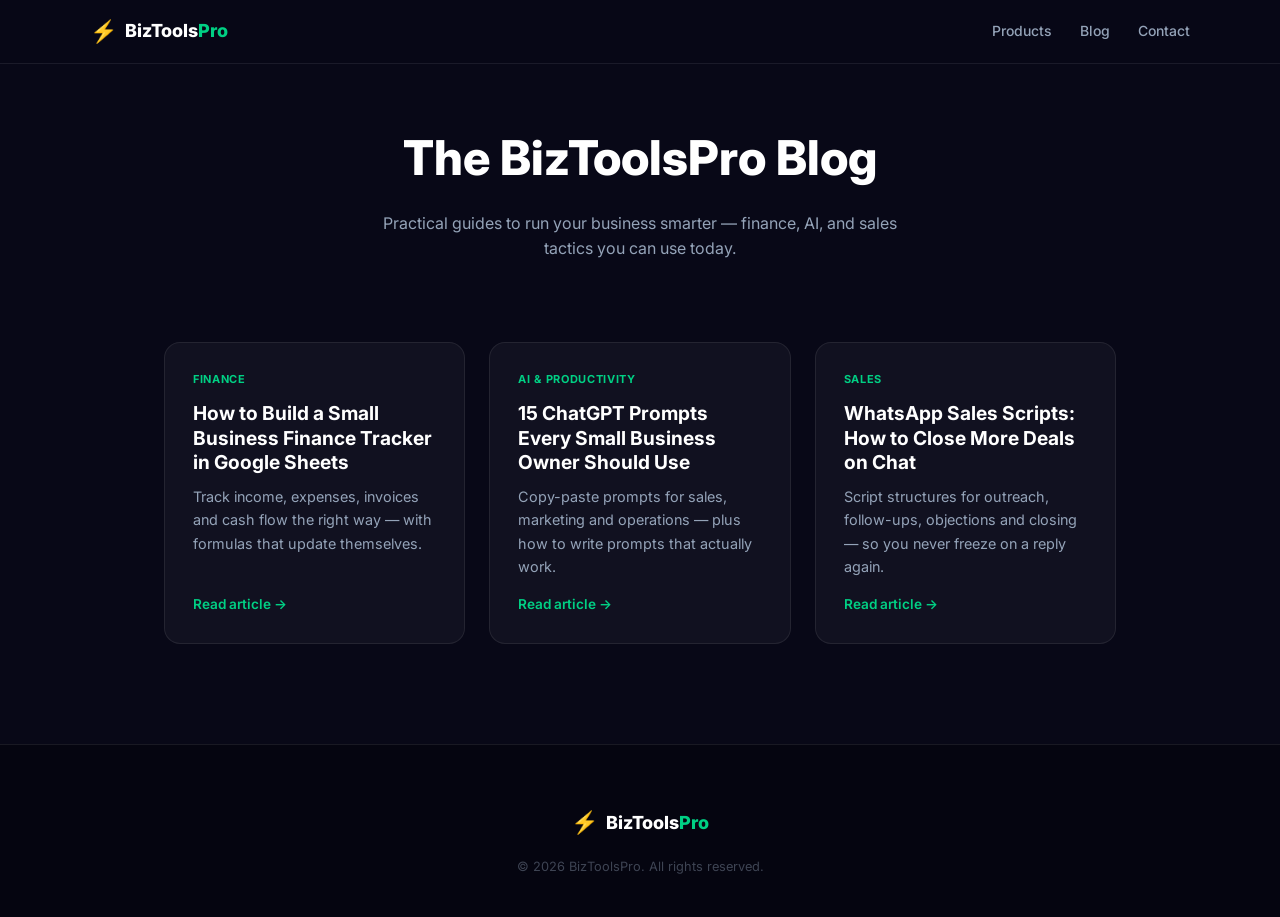
==== blog/index.html @ 242e5459 "Add SEO blog with 3 keyword-targeted articles, sitemap, robots.txt and social meta Drives organic se" ====
<!DOCTYPE html>
<html lang="en">
<head>
  <meta charset="UTF-8" />
  <meta name="viewport" content="width=device-width, initial-scale=1.0" />
  <title>Blog &ndash; Small Business Tips, AI Prompts &amp; Sales Guides | BizToolsPro</title>
  <meta name="description" content="Practical guides on small business finance, AI prompts for entrepreneurs, and WhatsApp sales scripts that help you save time and close more deals.">
  <link rel="canonical" href="https://setariumgerencia-debug.github.io/blog/">
  <meta property="og:title" content="BizToolsPro Blog &mdash; Business Tips, AI Prompts & Sales Guides">
  <meta property="og:description" content="Practical guides on small business finance, AI prompts, and WhatsApp sales.">
  <meta property="og:url" content="https://setariumgerencia-debug.github.io/blog/">
  <link rel="preconnect" href="https://fonts.googleapis.com">
  <link href="https://fonts.googleapis.com/css2?family=Inter:wght@400;500;600;700;800&display=swap" rel="stylesheet">
  <link rel="stylesheet" href="../css/style.css">
</head>
<body>
  <nav class="nav">
    <div class="nav-inner">
      <a href="../index.html" class="logo">
        <span class="logo-icon">&#9889;</span>
        <span class="logo-text">BizTools<span class="logo-accent">Pro</span></span>
      </a>
      <div class="nav-links">
        <a href="../index.html#products">Products</a>
        <a href="index.html">Blog</a>
        <a href="../index.html#contact">Contact</a>
      </div>
    </div>
  </nav>

  <header class="blog-hero">
    <h1>The BizToolsPro Blog</h1>
    <p>Practical guides to run your business smarter &mdash; finance, AI, and sales tactics you can use today.</p>
  </header>

  <div class="blog-grid">
    <a class="blog-card" href="small-business-finance-tracker-template.html">
      <span class="tag">Finance</span>
      <h3>How to Build a Small Business Finance Tracker in Google Sheets</h3>
      <p>Track income, expenses, invoices and cash flow the right way &mdash; with formulas that update themselves.</p>
      <span class="read">Read article &rarr;</span>
    </a>
    <a class="blog-card" href="best-ai-prompts-for-business.html">
      <span class="tag">AI &amp; Productivity</span>
      <h3>15 ChatGPT Prompts Every Small Business Owner Should Use</h3>
      <p>Copy-paste prompts for sales, marketing and operations &mdash; plus how to write prompts that actually work.</p>
      <span class="read">Read article &rarr;</span>
    </a>
    <a class="blog-card" href="whatsapp-sales-scripts.html">
      <span class="tag">Sales</span>
      <h3>WhatsApp Sales Scripts: How to Close More Deals on Chat</h3>
      <p>Script structures for outreach, follow-ups, objections and closing &mdash; so you never freeze on a reply again.</p>
      <span class="read">Read article &rarr;</span>
    </a>
  </div>

  <footer class="footer">
    <div class="footer-inner">
      <a href="../index.html" class="logo"><span class="logo-icon">&#9889;</span><span class="logo-text">BizTools<span class="logo-accent">Pro</span></span></a>
      <p class="footer-copy" style="margin-top:16px">&copy; 2026 BizToolsPro. All rights reserved.</p>
    </div>
  </footer>
</body>
</html>
---- css/style.css ----
* { box-sizing: border-box; margin: 0; padding: 0; }

:root {
  --bg: #080817;
  --bg2: #0f0f23;
  --green: #00d084;
  --green2: #00b4ff;
  --purple: #7c3aed;
  --text: #e2e8f0;
  --text-muted: #94a3b8;
  --card-bg: rgba(255,255,255,0.04);
  --card-border: rgba(255,255,255,0.08);
  --radius: 16px;
}

body {
  font-family: 'Inter', sans-serif;
  background: var(--bg);
  color: var(--text);
  line-height: 1.6;
  overflow-x: hidden;
}

/* ── NAV ── */
.nav {
  position: fixed; top: 0; left: 0; right: 0; z-index: 100;
  background: rgba(8,8,23,0.85);
  backdrop-filter: blur(20px);
  border-bottom: 1px solid var(--card-border);
  padding: 0 24px;
  height: 64px;
}
.nav-inner {
  max-width: 1100px; margin: 0 auto;
  display: flex; align-items: center; justify-content: space-between;
  height: 100%;
}
.logo { display: flex; align-items: center; gap: 8px; text-decoration: none; }
.logo-icon { font-size: 22px; }
.logo-text { font-size: 18px; font-weight: 800; color: #fff; }
.logo-accent { color: var(--green); }
.nav-links { display: flex; gap: 28px; }
.nav-links a {
  color: var(--text-muted); text-decoration: none;
  font-size: 14px; font-weight: 500;
  transition: color .2s;
}
.nav-links a:hover { color: #fff; }

/* ── HERO ── */
.hero {
  min-height: 100vh;
  display: flex; flex-direction: column;
  align-items: center; justify-content: center;
  text-align: center;
  padding: 120px 24px 80px;
  background:
    radial-gradient(ellipse 80% 50% at 50% -10%, rgba(0,208,132,.18) 0%, transparent 60%),
    radial-gradient(ellipse 60% 40% at 80% 60%, rgba(0,180,255,.10) 0%, transparent 50%),
    var(--bg);
}
.hero-badge {
  display: inline-flex; align-items: center; gap: 8px;
  background: rgba(0,208,132,.08);
  border: 1px solid rgba(0,208,132,.25);
  color: var(--green);
  font-size: 13px; font-weight: 600;
  padding: 6px 16px; border-radius: 999px;
  margin-bottom: 28px;
}
.hero-title {
  font-size: clamp(2.4rem, 6vw, 4rem);
  font-weight: 800; line-height: 1.15;
  color: #fff; margin-bottom: 20px;
  max-width: 800px;
}
.gradient-text {
  background: linear-gradient(135deg, var(--green) 0%, var(--green2) 100%);
  -webkit-background-clip: text; -webkit-text-fill-color: transparent;
  background-clip: text;
}
.hero-sub {
  font-size: 1.1rem; color: var(--text-muted);
  max-width: 560px; margin-bottom: 40px;
}
.hero-stats {
  display: flex; align-items: center; gap: 32px;
  margin-bottom: 40px;
}
.stat { display: flex; flex-direction: column; align-items: center; }
.stat-num { font-size: 1.6rem; font-weight: 800; color: #fff; }
.stat-label { font-size: 12px; color: var(--text-muted); }
.stat-divider { width: 1px; height: 36px; background: var(--card-border); }

/* ── BUTTONS ── */
.btn-primary {
  display: inline-block;
  background: linear-gradient(135deg, var(--green), var(--green2));
  color: #050510; font-weight: 700; font-size: 15px;
  padding: 14px 32px; border-radius: 999px;
  text-decoration: none;
  transition: transform .2s, box-shadow .2s;
  box-shadow: 0 0 30px rgba(0,208,132,.3);
}
.btn-primary:hover {
  transform: translateY(-2px);
  box-shadow: 0 0 50px rgba(0,208,132,.45);
}

/* ── TRUST BAR ── */
.trust-bar {
  background: rgba(255,255,255,.03);
  border-top: 1px solid var(--card-border);
  border-bottom: 1px solid var(--card-border);
  padding: 14px 24px;
  overflow: hidden;
}
.trust-bar-inner {
  max-width: 900px; margin: 0 auto;
  display: flex; flex-wrap: wrap;
  justify-content: center; gap: 20px 36px;
  font-size: 13px; font-weight: 500; color: var(--text-muted);
}

/* ── PRODUCTS ── */
.products {
  padding: 100px 24px;
  background: var(--bg2);
}
.section-header {
  text-align: center; max-width: 600px;
  margin: 0 auto 56px;
}
.section-tag {
  display: inline-block;
  background: rgba(0,208,132,.1);
  border: 1px solid rgba(0,208,132,.2);
  color: var(--green);
  font-size: 12px; font-weight: 700; letter-spacing: .08em;
  padding: 4px 14px; border-radius: 999px;
  margin-bottom: 16px; text-transform: uppercase;
}
.section-title {
  font-size: clamp(1.8rem, 4vw, 2.6rem);
  font-weight: 800; color: #fff; margin-bottom: 12px;
}
.section-sub { color: var(--text-muted); font-size: 1rem; }

.products-grid {
  max-width: 1100px; margin: 0 auto;
  display: grid; grid-template-columns: repeat(auto-fit, minmax(300px, 1fr));
  gap: 24px;
}

.product-card {
  background: var(--card-bg);
  border: 1px solid var(--card-border);
  border-radius: var(--radius);
  padding: 32px;
  display: flex; flex-direction: column;
  position: relative;
  transition: transform .2s, border-color .2s, box-shadow .2s;
}
.product-card:hover {
  transform: translateY(-4px);
  border-color: rgba(0,208,132,.3);
  box-shadow: 0 20px 60px rgba(0,0,0,.3);
}
.product-card.featured {
  border-color: rgba(0,208,132,.3);
  background: rgba(0,208,132,.04);
  box-shadow: 0 0 40px rgba(0,208,132,.08);
}

.product-badge {
  position: absolute; top: -13px; left: 50%; transform: translateX(-50%);
  background: linear-gradient(135deg, var(--green), var(--green2));
  color: #050510; font-size: 11px; font-weight: 700;
  padding: 4px 16px; border-radius: 999px;
  white-space: nowrap;
}
.product-icon { font-size: 2.4rem; margin-bottom: 16px; }
.product-title {
  font-size: 1.15rem; font-weight: 700;
  color: #fff; margin-bottom: 10px;
}
.product-desc {
  font-size: .9rem; color: var(--text-muted);
  margin-bottom: 20px; flex: 1;
}
.product-features {
  list-style: none; margin-bottom: 24px;
}
.product-features li {
  font-size: .88rem; color: var(--text);
  padding: 4px 0;
}
.product-footer {
  display: flex; align-items: center;
  justify-content: space-between; gap: 12px;
  margin-bottom: 10px;
}
.product-price { display: flex; align-items: baseline; gap: 8px; }
.price-old {
  font-size: .9rem; color: var(--text-muted);
  text-decoration: line-through;
}
.price-current {
  font-size: 1.8rem; font-weight: 800;
  color: var(--green);
}
.btn-buy {
  display: inline-block;
  background: linear-gradient(135deg, var(--green), var(--green2));
  color: #050510; font-weight: 700; font-size: 13px;
  padding: 10px 22px; border-radius: 999px;
  text-decoration: none;
  transition: transform .15s, box-shadow .15s;
  white-space: nowrap;
}
.btn-buy:hover {
  transform: translateY(-2px);
  box-shadow: 0 8px 24px rgba(0,208,132,.35);
}
.product-note { font-size: 11px; color: var(--text-muted); text-align: center; }

/* ── TESTIMONIALS ── */
.testimonials {
  padding: 100px 24px;
  background: var(--bg);
}
.testimonials-grid {
  max-width: 1100px; margin: 0 auto;
  display: grid; grid-template-columns: repeat(auto-fit, minmax(280px, 1fr));
  gap: 24px;
}
.testimonial {
  background: var(--card-bg);
  border: 1px solid var(--card-border);
  border-radius: var(--radius);
  padding: 28px;
}
.stars { color: #fbbf24; font-size: 1.1rem; margin-bottom: 12px; }
.testimonial p { font-size: .9rem; color: var(--text-muted); margin-bottom: 16px; font-style: italic; }
.testimonial-author { font-size: .82rem; color: var(--green); font-weight: 600; }

/* ── BUNDLE ── */
.bundle {
  padding: 80px 24px;
  background: linear-gradient(135deg, rgba(0,208,132,.08), rgba(0,180,255,.06));
  border-top: 1px solid rgba(0,208,132,.15);
  border-bottom: 1px solid rgba(0,208,132,.15);
  text-align: center;
}
.bundle-inner { max-width: 600px; margin: 0 auto; }
.bundle-badge {
  display: inline-block;
  background: rgba(255,100,50,.15);
  border: 1px solid rgba(255,100,50,.3);
  color: #ff6432; font-size: 13px; font-weight: 700;
  padding: 5px 16px; border-radius: 999px; margin-bottom: 20px;
}
.bundle h2 { font-size: 2rem; font-weight: 800; color: #fff; margin-bottom: 8px; }
.bundle p { color: var(--text-muted); margin-bottom: 24px; }
.bundle-price {
  display: flex; align-items: center;
  justify-content: center; gap: 16px; margin-bottom: 28px;
}
.bundle-old {
  font-size: 1rem; color: var(--text-muted);
  text-decoration: line-through;
}
.bundle-current { font-size: 2.2rem; font-weight: 800; color: var(--green); }
.bundle-save {
  background: rgba(0,208,132,.15);
  border: 1px solid rgba(0,208,132,.3);
  color: var(--green);
  font-size: 12px; font-weight: 700;
  padding: 4px 12px; border-radius: 999px;
}
.btn-bundle {
  display: inline-block;
  background: linear-gradient(135deg, var(--green), var(--green2));
  color: #050510; font-weight: 700; font-size: 16px;
  padding: 16px 40px; border-radius: 999px;
  text-decoration: none;
  transition: transform .2s, box-shadow .2s;
  box-shadow: 0 0 40px rgba(0,208,132,.3);
}
.btn-bundle:hover {
  transform: translateY(-2px);
  box-shadow: 0 0 60px rgba(0,208,132,.5);
}

/* ── FAQ ── */
.faq {
  padding: 100px 24px;
  background: var(--bg2);
}
.faq-grid {
  max-width: 900px; margin: 0 auto;
  display: grid; grid-template-columns: repeat(auto-fit, minmax(360px, 1fr));
  gap: 20px;
}
.faq-item {
  background: var(--card-bg);
  border: 1px solid var(--card-border);
  border-radius: var(--radius);
  padding: 24px;
}
.faq-item h4 { font-size: .95rem; font-weight: 700; color: #fff; margin-bottom: 8px; }
.faq-item p { font-size: .88rem; color: var(--text-muted); }

/* ── FOOTER ── */
.footer {
  padding: 60px 24px 40px;
  background: #050510;
  border-top: 1px solid var(--card-border);
  text-align: center;
}
.footer-inner { max-width: 600px; margin: 0 auto; }
.footer .logo { justify-content: center; margin-bottom: 16px; }
.footer-desc { color: var(--text-muted); font-size: .9rem; margin-bottom: 24px; }
.footer-links { display: flex; justify-content: center; gap: 28px; margin-bottom: 24px; }
.footer-links a { color: var(--text-muted); text-decoration: none; font-size: .88rem; }
.footer-links a:hover { color: var(--green); }
.footer-copy { font-size: .8rem; color: rgba(148,163,184,.4); }

/* ── BLOG ── */
.blog-wrap {
  max-width: 760px;
  margin: 0 auto;
  padding: 120px 24px 80px;
}
.blog-hero { padding: 120px 24px 40px; text-align: center; }
.blog-hero h1 { font-size: clamp(2rem, 5vw, 3rem); font-weight: 800; color: #fff; margin-bottom: 14px; }
.blog-hero p { color: var(--text-muted); max-width: 560px; margin: 0 auto; }
.blog-grid {
  max-width: 1000px; margin: 0 auto; padding: 40px 24px 100px;
  display: grid; grid-template-columns: repeat(auto-fit, minmax(300px, 1fr));
  gap: 24px;
}
.blog-card {
  background: var(--card-bg); border: 1px solid var(--card-border);
  border-radius: var(--radius); padding: 28px;
  text-decoration: none; display: flex; flex-direction: column;
  transition: transform .2s, border-color .2s;
}
.blog-card:hover { transform: translateY(-4px); border-color: rgba(0,208,132,.3); }
.blog-card .tag { font-size: 11px; font-weight: 700; letter-spacing: .06em; color: var(--green); text-transform: uppercase; margin-bottom: 12px; }
.blog-card h3 { font-size: 1.2rem; color: #fff; font-weight: 700; margin-bottom: 10px; line-height: 1.3; }
.blog-card p { font-size: .9rem; color: var(--text-muted); flex: 1; }
.blog-card .read { font-size: .85rem; color: var(--green); font-weight: 600; margin-top: 16px; }

article.post { color: var(--text); }
article.post .eyebrow { color: var(--green); font-size: 13px; font-weight: 700; letter-spacing: .06em; text-transform: uppercase; }
article.post h1 { font-size: clamp(1.8rem, 4.5vw, 2.6rem); color: #fff; font-weight: 800; line-height: 1.2; margin: 14px 0 18px; }
article.post .meta { color: var(--text-muted); font-size: .85rem; margin-bottom: 36px; }
article.post h2 { font-size: 1.5rem; color: #fff; font-weight: 700; margin: 40px 0 14px; }
article.post h3 { font-size: 1.15rem; color: #fff; font-weight: 700; margin: 28px 0 10px; }
article.post p { color: var(--text-muted); margin-bottom: 18px; font-size: 1rem; }
article.post ul, article.post ol { color: var(--text-muted); margin: 0 0 18px 22px; }
article.post li { margin-bottom: 8px; }
article.post strong { color: var(--text); }
article.post a { color: var(--green); }
article.post .cta-box {
  background: rgba(0,208,132,.06); border: 1px solid rgba(0,208,132,.25);
  border-radius: var(--radius); padding: 28px; margin: 36px 0; text-align: center;
}
article.post .cta-box h4 { color: #fff; font-size: 1.2rem; margin-bottom: 8px; }
article.post .cta-box p { margin-bottom: 18px; }
.breadcrumb { font-size: .82rem; color: var(--text-muted); margin-bottom: 24px; }
.breadcrumb a { color: var(--text-muted); text-decoration: none; }
.breadcrumb a:hover { color: var(--green); }

/* ── RESPONSIVE ── */
@media (max-width: 640px) {
  .hero-stats { gap: 16px; }
  .stat-num { font-size: 1.3rem; }
  .faq-grid { grid-template-columns: 1fr; }
  .nav-links { display: none; }
  .bundle-price { flex-wrap: wrap; }
}
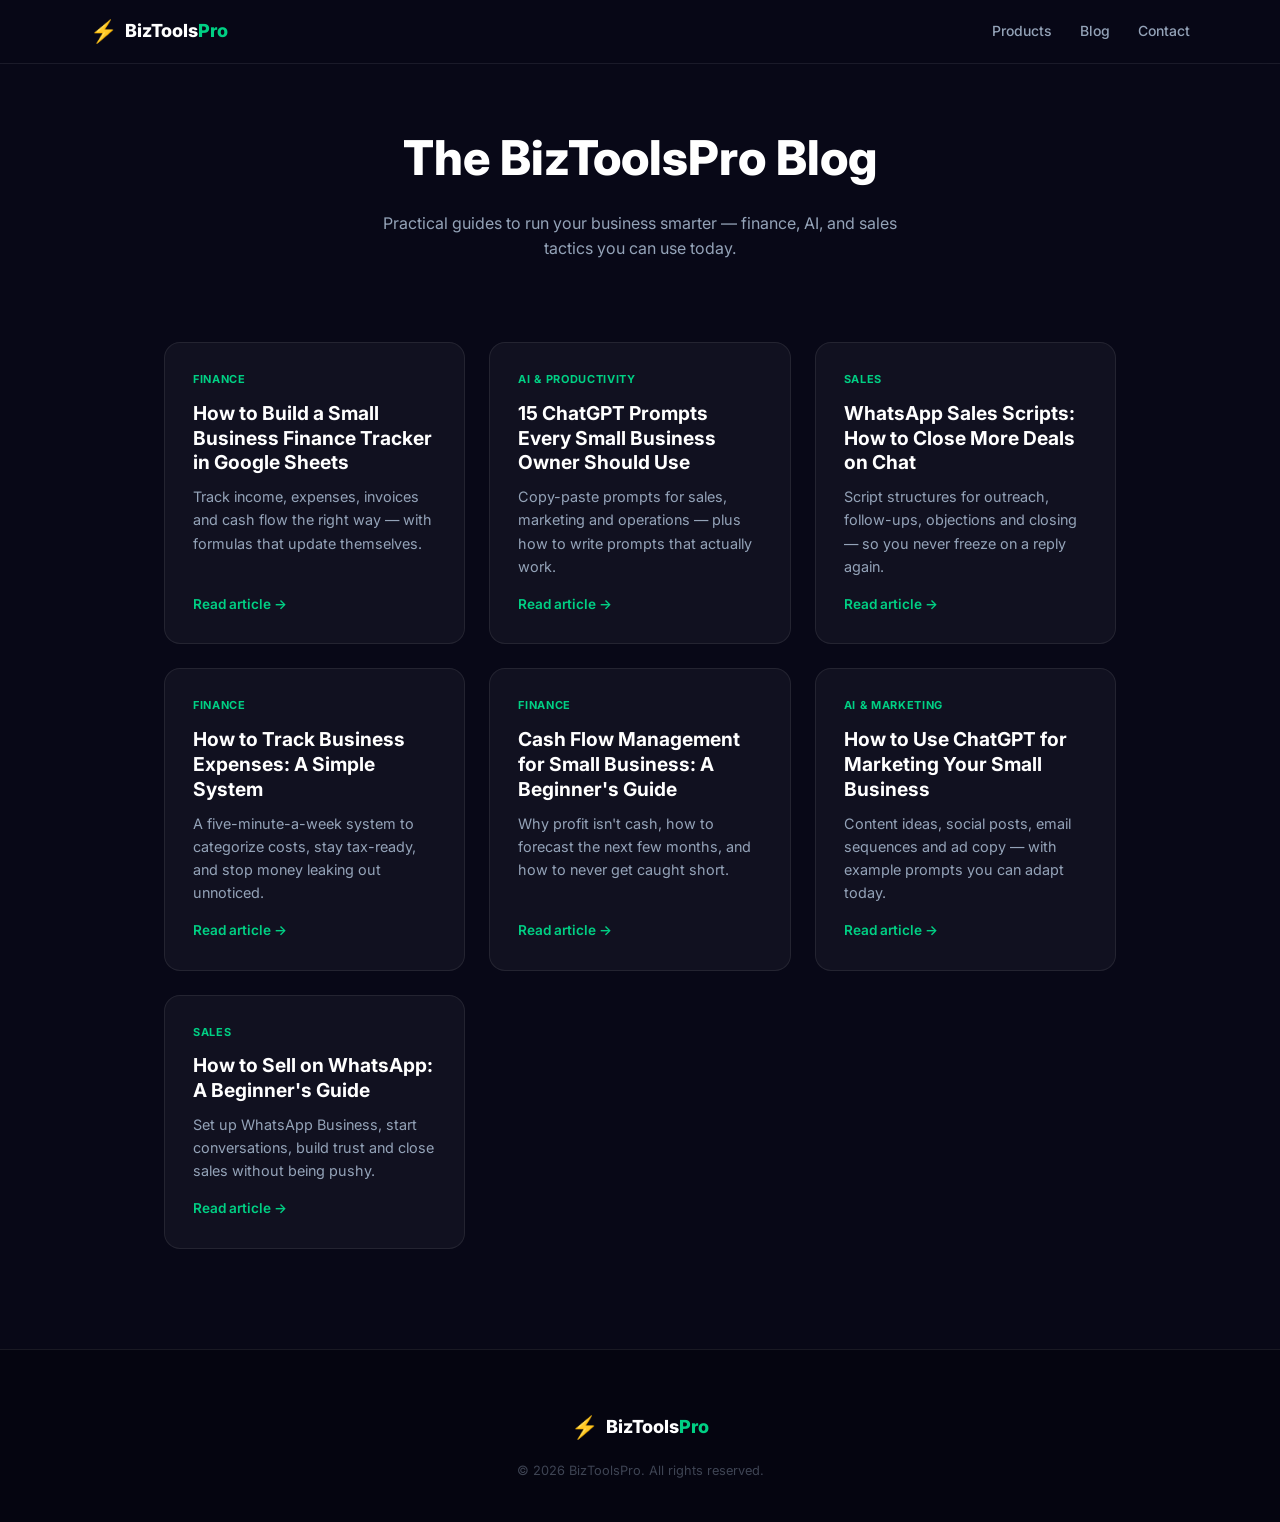
==== commit 40014ca4: "Add 4 more SEO articles (expenses, cash flow, ChatGPT marketing, WhatsApp selling) Expands blog to 7" ====
--- a/blog/index.html
+++ b/blog/index.html
@@ -52,6 +52,30 @@
       <p>Script structures for outreach, follow-ups, objections and closing &mdash; so you never freeze on a reply again.</p>
       <span class="read">Read article &rarr;</span>
     </a>
+    <a class="blog-card" href="how-to-track-business-expenses.html">
+      <span class="tag">Finance</span>
+      <h3>How to Track Business Expenses: A Simple System</h3>
+      <p>A five-minute-a-week system to categorize costs, stay tax-ready, and stop money leaking out unnoticed.</p>
+      <span class="read">Read article &rarr;</span>
+    </a>
+    <a class="blog-card" href="cash-flow-management-small-business.html">
+      <span class="tag">Finance</span>
+      <h3>Cash Flow Management for Small Business: A Beginner's Guide</h3>
+      <p>Why profit isn't cash, how to forecast the next few months, and how to never get caught short.</p>
+      <span class="read">Read article &rarr;</span>
+    </a>
+    <a class="blog-card" href="how-to-use-chatgpt-for-marketing.html">
+      <span class="tag">AI &amp; Marketing</span>
+      <h3>How to Use ChatGPT for Marketing Your Small Business</h3>
+      <p>Content ideas, social posts, email sequences and ad copy &mdash; with example prompts you can adapt today.</p>
+      <span class="read">Read article &rarr;</span>
+    </a>
+    <a class="blog-card" href="how-to-sell-on-whatsapp.html">
+      <span class="tag">Sales</span>
+      <h3>How to Sell on WhatsApp: A Beginner's Guide</h3>
+      <p>Set up WhatsApp Business, start conversations, build trust and close sales without being pushy.</p>
+      <span class="read">Read article &rarr;</span>
+    </a>
   </div>
 
   <footer class="footer">
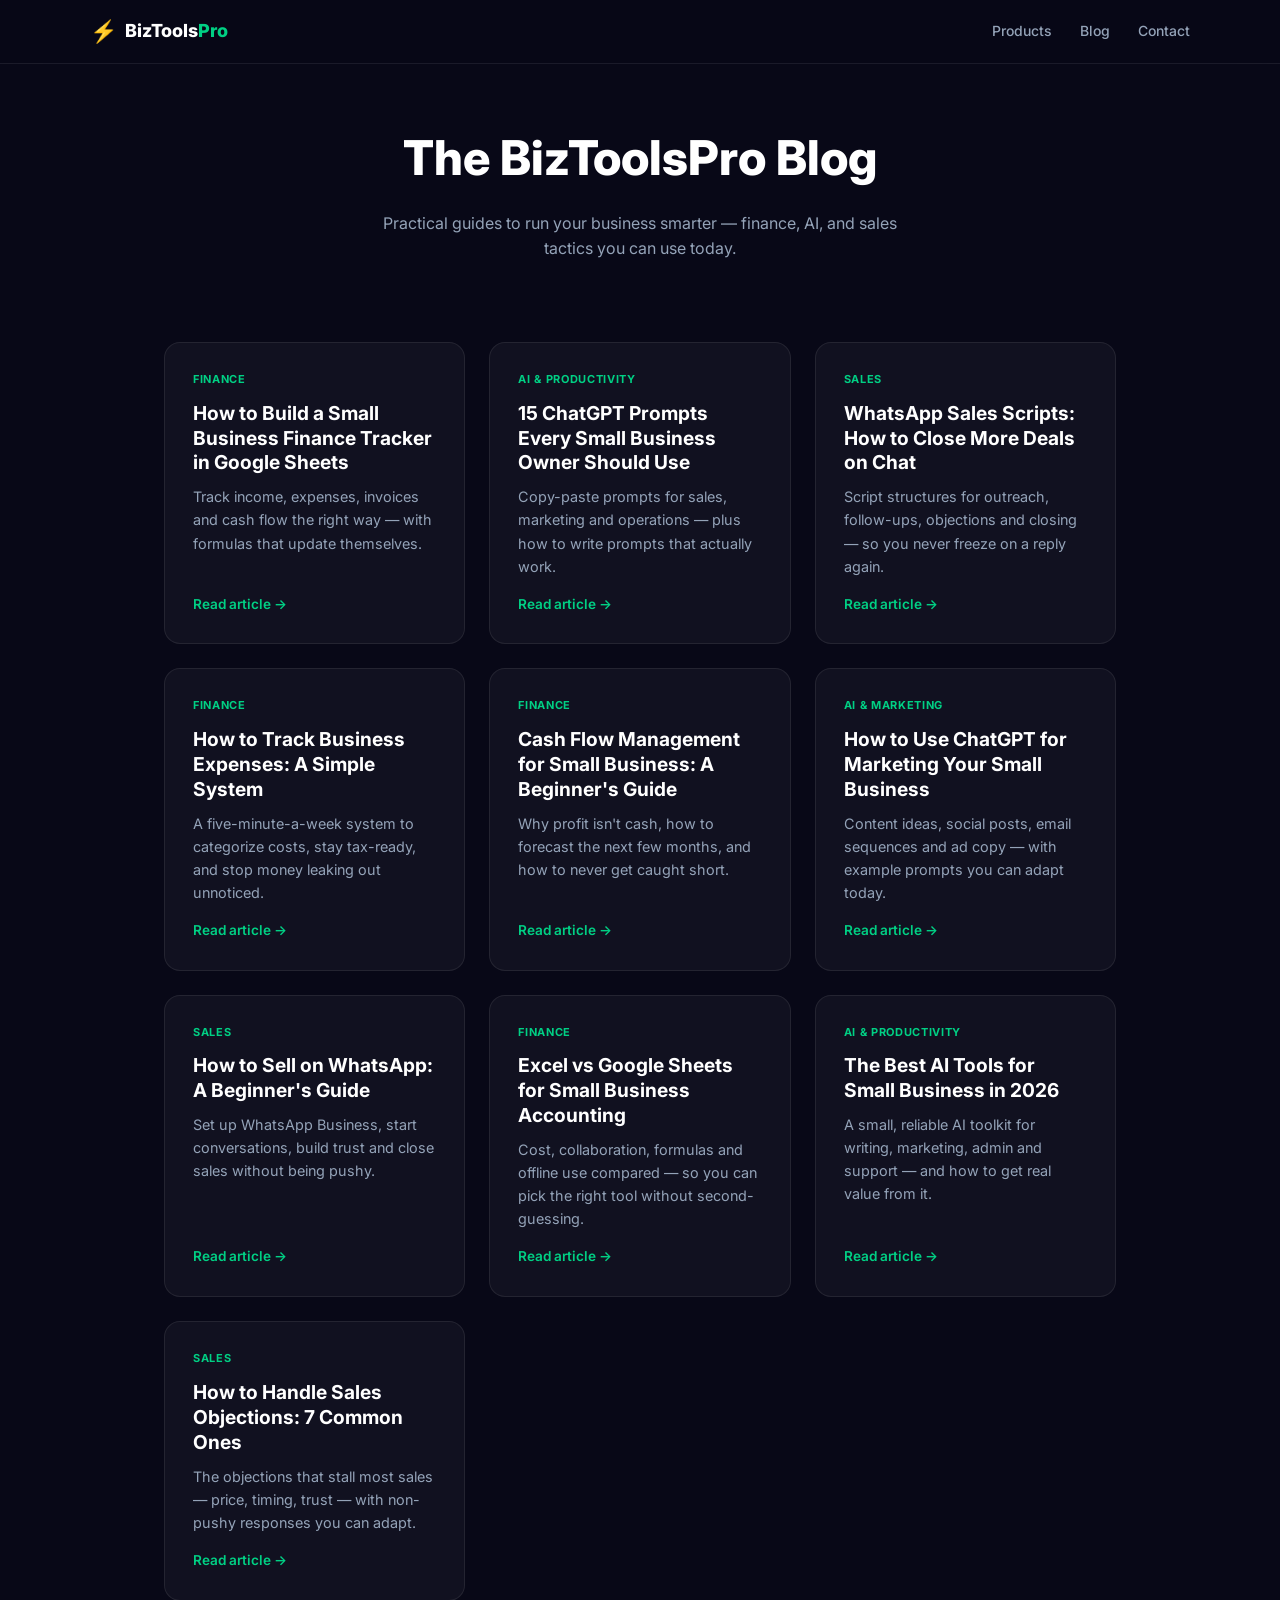
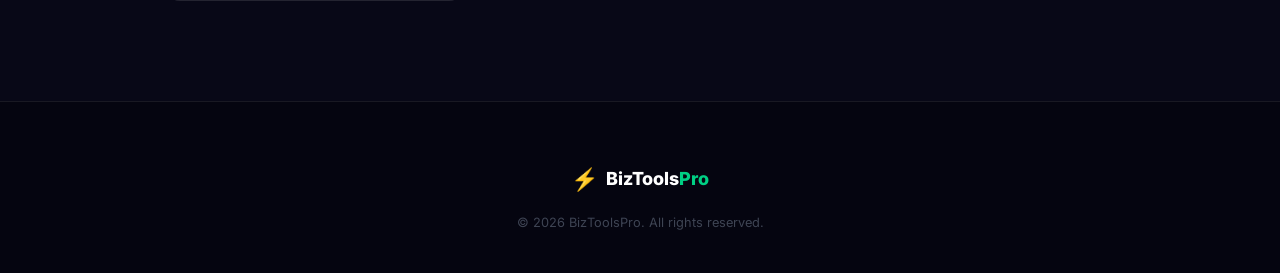
==== commit d9cea0d8: "Add 3 more SEO articles (Excel vs Sheets, best AI tools, sales objections) Blog now has 10 keyword-t" ====
--- a/blog/index.html
+++ b/blog/index.html
@@ -76,6 +76,24 @@
       <p>Set up WhatsApp Business, start conversations, build trust and close sales without being pushy.</p>
       <span class="read">Read article &rarr;</span>
     </a>
+    <a class="blog-card" href="excel-vs-google-sheets-business.html">
+      <span class="tag">Finance</span>
+      <h3>Excel vs Google Sheets for Small Business Accounting</h3>
+      <p>Cost, collaboration, formulas and offline use compared &mdash; so you can pick the right tool without second-guessing.</p>
+      <span class="read">Read article &rarr;</span>
+    </a>
+    <a class="blog-card" href="best-ai-tools-for-small-business.html">
+      <span class="tag">AI &amp; Productivity</span>
+      <h3>The Best AI Tools for Small Business in 2026</h3>
+      <p>A small, reliable AI toolkit for writing, marketing, admin and support &mdash; and how to get real value from it.</p>
+      <span class="read">Read article &rarr;</span>
+    </a>
+    <a class="blog-card" href="how-to-handle-sales-objections.html">
+      <span class="tag">Sales</span>
+      <h3>How to Handle Sales Objections: 7 Common Ones</h3>
+      <p>The objections that stall most sales &mdash; price, timing, trust &mdash; with non-pushy responses you can adapt.</p>
+      <span class="read">Read article &rarr;</span>
+    </a>
   </div>
 
   <footer class="footer">
